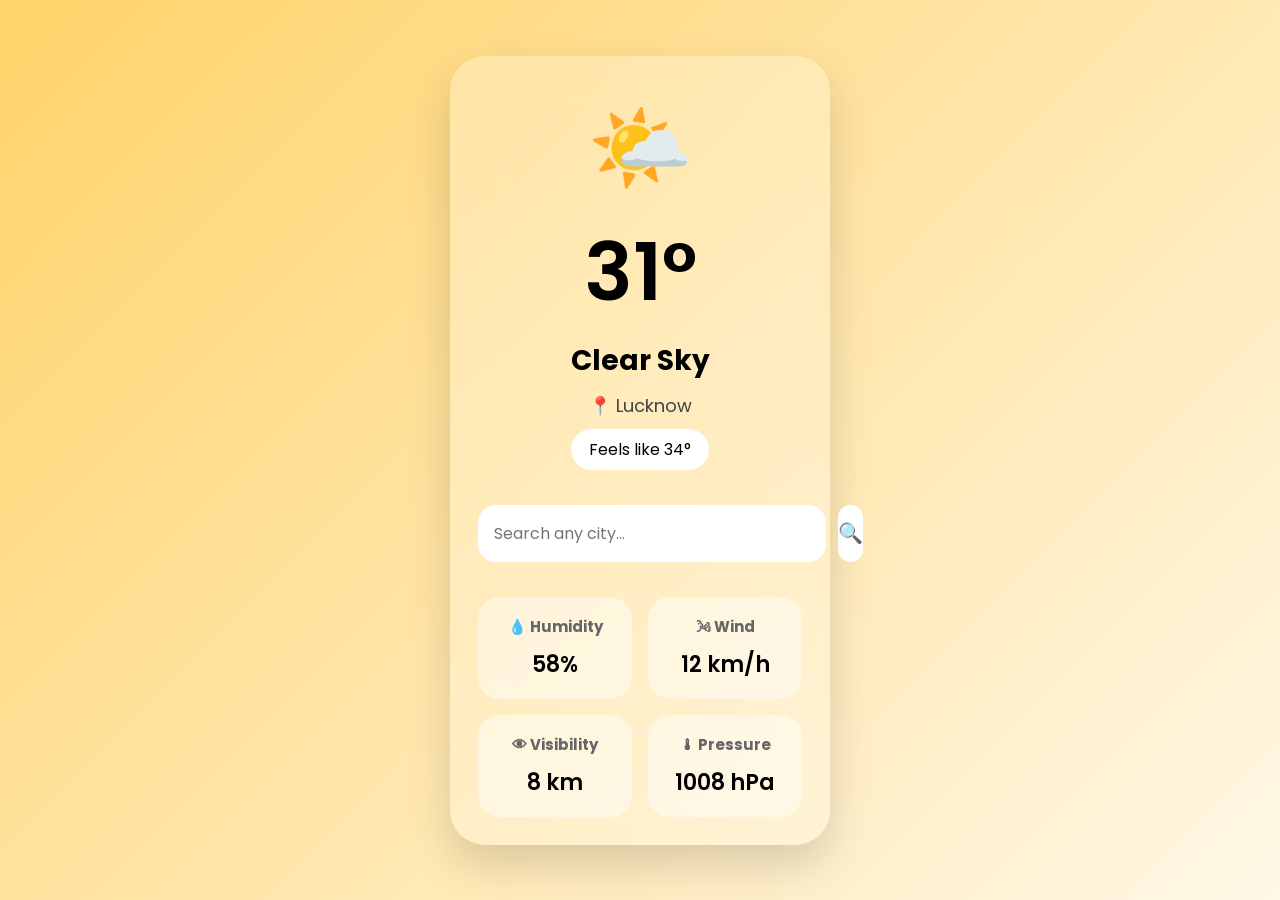
==== index.html @ 994c64ec "Build initial Atmos user interface" ====
<!DOCTYPE html>
<html lang="en">
<head>
    <meta charset="UTF-8">
    <meta name="viewport" content="width=device-width, initial-scale=1.0">
    <title>Atmos</title>
    <link rel="stylesheet" href="style.css">
    <link rel="preconnect" href="https://fonts.googleapis.com">
    <link href="https://fonts.googleapis.com/css2?family=Poppins:wght@300;400;500;600;700&display=swap" rel="stylesheet">
</head>
<body>
<div class="container">
    <div class="weather-card">
        <div id="weatherIcon">
            🌤️
        </div>
        <h1 id="temperature">
            31°
        </h1>
        <h2 id="description">
            Clear Sky
        </h2>
        <p id="cityName">
            📍 Lucknow
        </p>
        <p id="feelsLike">
            Feels like 34°
        </p>
    </div>
    <div class="search-box">
        <input
        type="text"
        id="cityInput"
        placeholder="Search any city...">
        <button id="searchBtn">
            🔍
        </button>
    </div>
    <div class="details">
        <div class="detail-box">
            <h3>💧 Humidity</h3>
            <p id="humidity">58%</p>
        </div>
        <div class="detail-box">
            <h3>🌬 Wind</h3>
            <p id="wind">12 km/h</p>
        </div>
        <div class="detail-box">
            <h3>👁 Visibility</h3>
            <p id="visibility">8 km</p>
        </div>
        <div class="detail-box">
            <h3>🌡 Pressure</h3>
            <p id="pressure">1008 hPa</p>
        </div>
    </div>
</div>
<script src="script.js"></script>
</body>
</html>
---- style.css ----
*{
    margin:0;
    padding:0;
    box-sizing:border-box;
    font-family:'Poppins',sans-serif;
}
body{
    min-height:100vh;
    display:flex;
    justify-content:center;
    align-items:center;
    background:linear-gradient(135deg,#FFD369,#FFF8E7);
    transition:1s;
    padding:20px;
}
.container{
    width:380px;
    border-radius:35px;
    padding:28px;
    backdrop-filter:blur(25px);
    background:rgba(255,255,255,.25);
    box-shadow:0 20px 45px rgba(0,0,0,.15);
}
.weather-card{
    text-align:center;
}
#weatherIcon{
    font-size:85px;
}
#temperature{
    font-size:80px;
    font-weight:600;
}
#description{
    font-size:28px;
    margin-top:8px;
}
#cityName{
    margin-top:10px;
    font-size:18px;
    color:#444;
}
#feelsLike{
    margin-top:10px;
    display:inline-block;
    padding:8px 18px;
    background:white;
    border-radius:30px;
}
.search-box{
    display:flex;
    margin:35px 0;
    gap:12px;
}
#cityInput{
    flex:1;
    border:none;
    outline:none;
    padding:16px;
    border-radius:18px;
    font-size:16px;
}
#searchBtn{
    width:58px;
    border:none;
    border-radius:18px;
    cursor:pointer;
    font-size:20px;
    background:white;
}
.details{
    display:grid;
    grid-template-columns:1fr 1fr;
    gap:16px;
}
.detail-box{
    background:rgba(255,255,255,.45);
    padding:18px;
    border-radius:22px;
    text-align:center;
}
.detail-box h3{
    font-size:15px;
    color:#666;
}
.detail-box p{
    margin-top:10px;
    font-size:22px;
    font-weight:600;
}
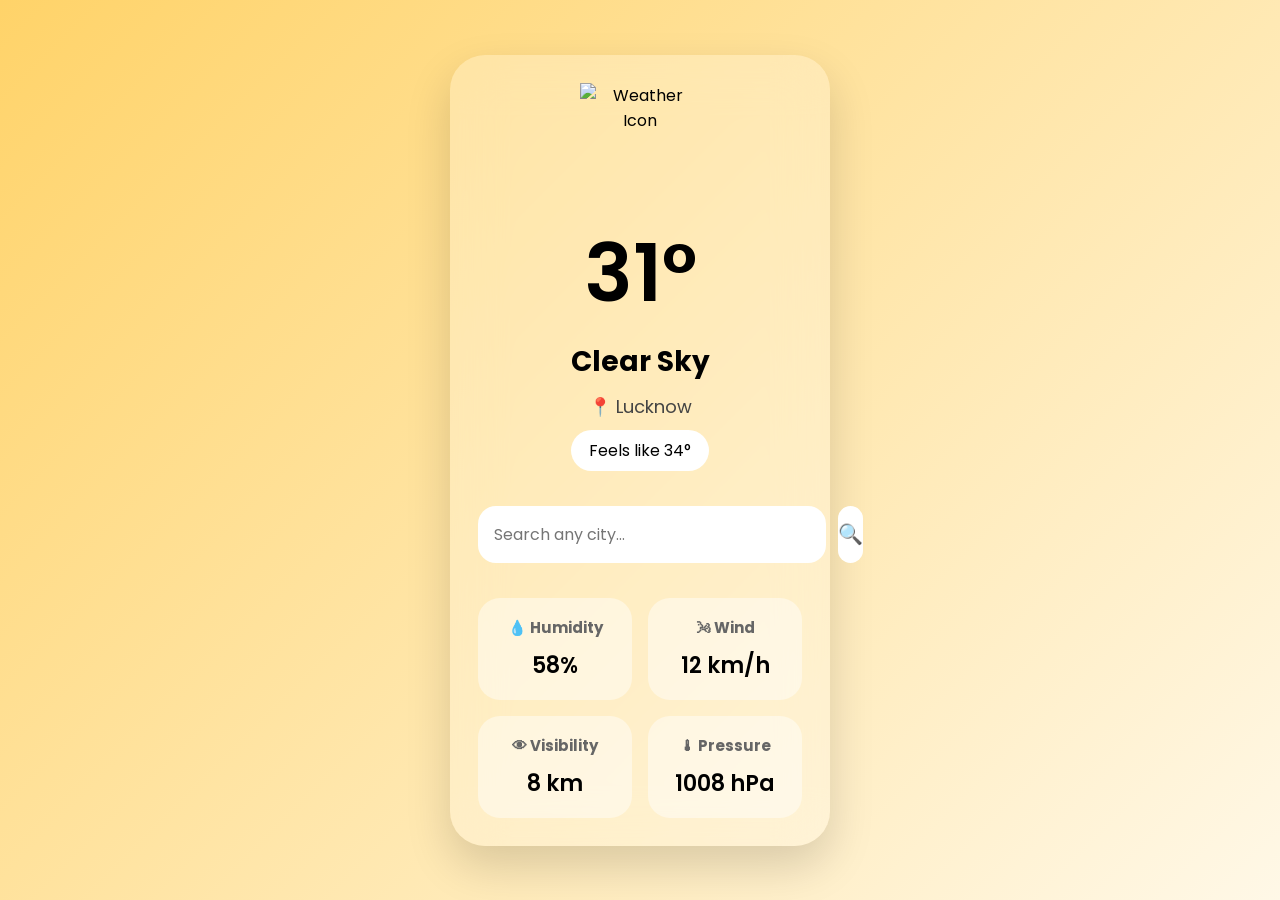
==== commit ed2d23ef: "Replace weather emojis with API icons" ====
--- a/index.html
+++ b/index.html
@@ -11,9 +11,10 @@
 <body>
 <div class="container">
     <div class="weather-card">
-        <div id="weatherIcon">
-            🌤️
-        </div>
+        <img
+        id="weatherIcon"
+        src=""
+        alt="Weather Icon">
         <h1 id="temperature">
             31°
         </h1>
--- a/style.css
+++ b/style.css
@@ -25,7 +25,10 @@
     text-align:center;
 }
 #weatherIcon{
-    font-size:85px;
+     width:120px;
+     height:120px;
+     display:block;
+     margin:0 auto 10px;
 }
 #temperature{
     font-size:80px;
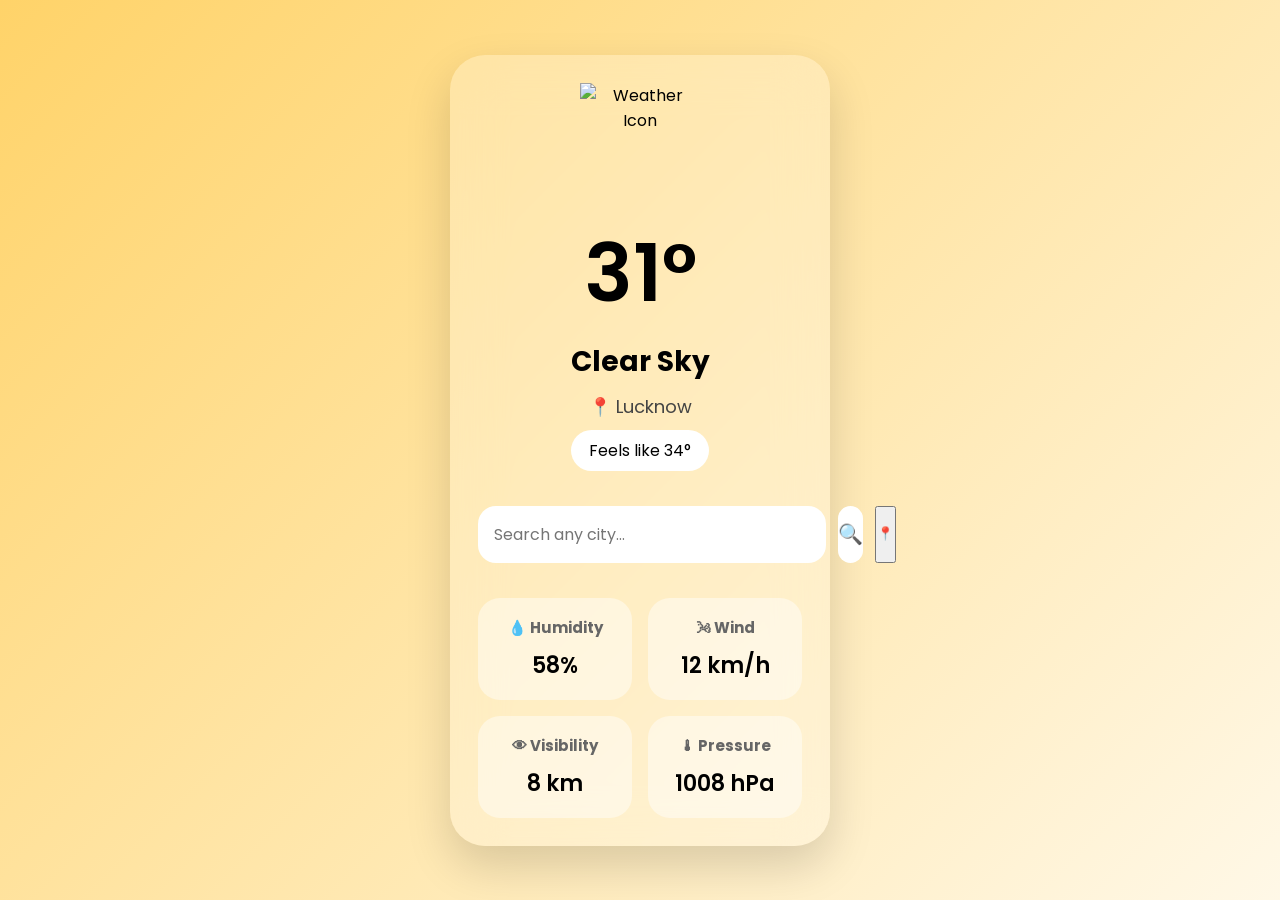
==== commit f7d7b722: "Add current location weather" ====
--- a/index.html
+++ b/index.html
@@ -36,6 +36,9 @@
         <button id="searchBtn">
             🔍
         </button>
+        <button id="locationBtn">
+        📍
+    </button>
     </div>
     <div class="details">
         <div class="detail-box">
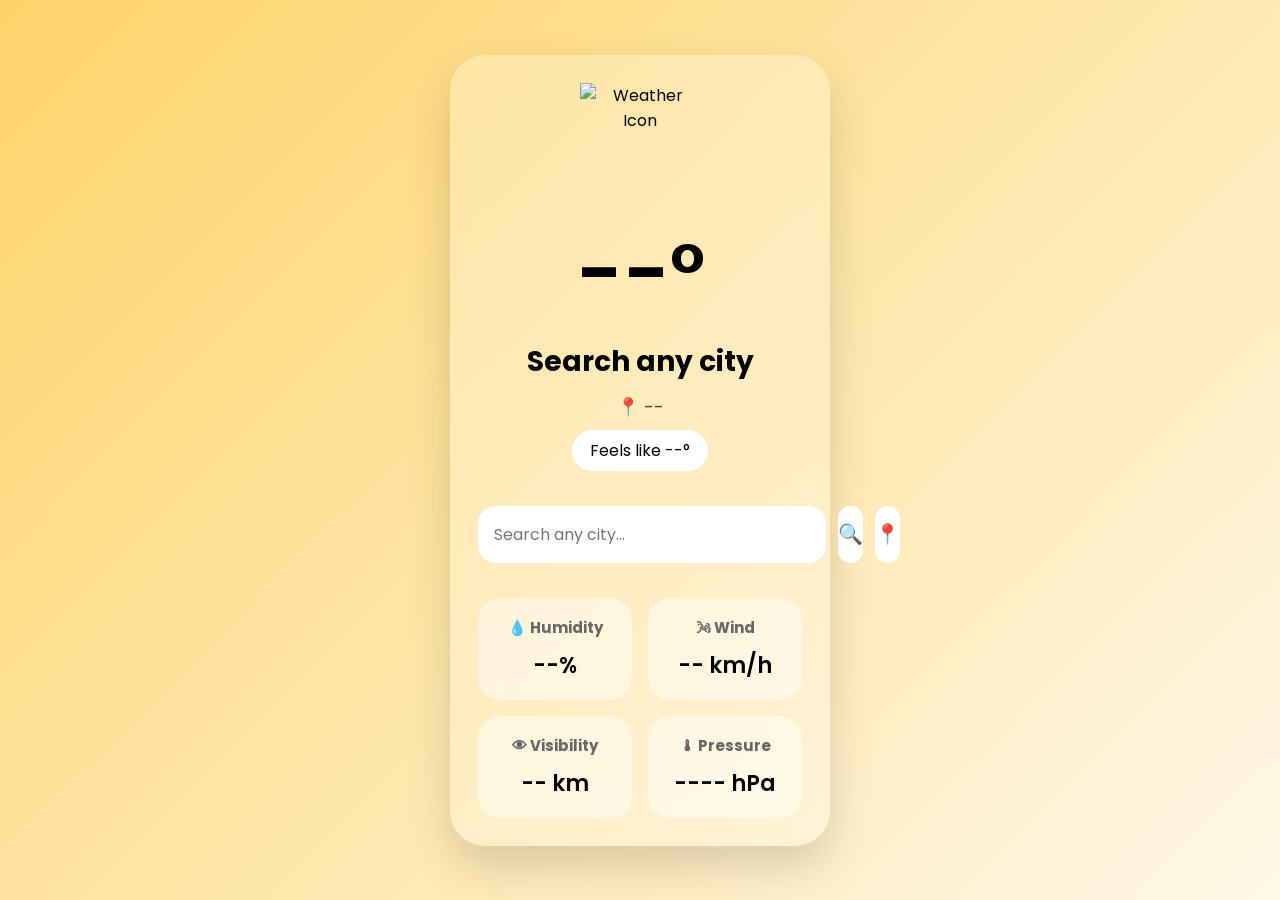
==== commit df54d1ce: "Add recent searches and improve weather fetching" ====
--- a/index.html
+++ b/index.html
@@ -16,18 +16,23 @@
         src=""
         alt="Weather Icon">
         <h1 id="temperature">
-            31°
+            --°
         </h1>
         <h2 id="description">
-            Clear Sky
+            Search any city
         </h2>
         <p id="cityName">
-            📍 Lucknow
+            📍 --
         </p>
         <p id="feelsLike">
-            Feels like 34°
+            Feels like --°
         </p>
     </div>
+    <div id="errorCard" class="hidden">
+    <div class="error-icon">🔍</div>
+    <h2>City not found</h2>
+    <p>Check the spelling and try again.</p>
+</div>
     <div class="search-box">
         <input
         type="text"
@@ -40,22 +45,26 @@
         📍
     </button>
     </div>
+    <div id="recentSection" class="hidden">
+    <h3>Recent Searches</h3>
+    <div id="recentCities"></div>
+</div>
     <div class="details">
         <div class="detail-box">
             <h3>💧 Humidity</h3>
-            <p id="humidity">58%</p>
+            <p id="humidity">--%</p>
         </div>
         <div class="detail-box">
             <h3>🌬 Wind</h3>
-            <p id="wind">12 km/h</p>
+            <p id="wind">-- km/h</p>
         </div>
         <div class="detail-box">
             <h3>👁 Visibility</h3>
-            <p id="visibility">8 km</p>
+            <p id="visibility">-- km</p>
         </div>
         <div class="detail-box">
             <h3>🌡 Pressure</h3>
-            <p id="pressure">1008 hPa</p>
+            <p id="pressure">---- hPa</p>
         </div>
     </div>
 </div>
--- a/style.css
+++ b/style.css
@@ -90,4 +90,61 @@
     margin-top:10px;
     font-size:22px;
     font-weight:600;
+}
+#locationBtn{
+    width:58px;
+    border:none;
+    border-radius:18px;
+    cursor:pointer;
+    font-size:20px;
+    background:white;
+    transition:.3s;
+}
+#locationBtn:hover{
+    transform:scale(1.05);
+}
+.hidden{
+    display:none;
+}
+#errorCard{
+    margin-bottom:25px 0;
+    background:rgba(255,255,255,.4);
+    border-radius:22px;
+    padding:25px;
+    text-align:center;
+}
+.error-icon{
+    font-size:55px;
+    margin-bottom:15px;
+}
+#errorCard h2{
+    margin-bottom:10px;
+}
+#errorCard p{
+    color:#555;
+}
+#recentSection{
+    margin-bottom:25px;
+}
+#recentSection h3{
+    margin-bottom:12px;
+    font-size:16px;
+    color:#444;
+}
+#recentCities{
+    display:flex;
+    flex-wrap:wrap;
+    gap:10px;
+}
+.city-chip{
+    padding:8px 16px;
+    border-radius:20px;
+    background:rgba(255,255,255,.55);
+    cursor:pointer;
+    transition:.3s;
+    font-size:14px;
+}
+.city-chip:hover{
+    transform:translateY(-2px);
+    background:white;
 }
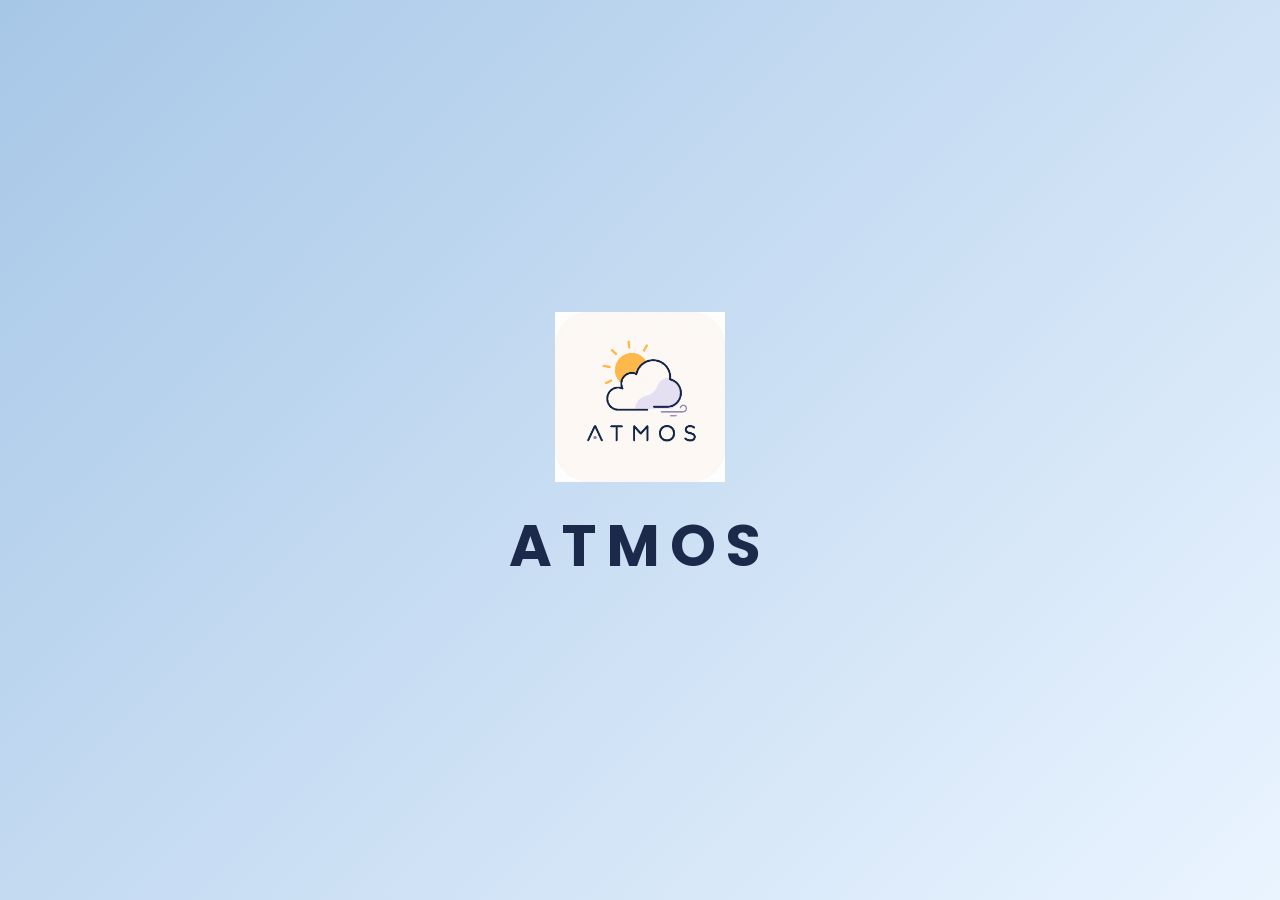
==== commit aaeb967b: "Integrated splash screen into homepage" ====
--- a/index.html
+++ b/index.html
@@ -4,11 +4,19 @@
     <meta charset="UTF-8">
     <meta name="viewport" content="width=device-width, initial-scale=1.0">
     <title>Atmos</title>
+    <link rel="icon" type="image/png" href="logo.png">
+    <link rel="apple-touch-icon" href="logo.png">
+    <link rel="browse" href="browse.json">
     <link rel="stylesheet" href="style.css">
     <link rel="preconnect" href="https://fonts.googleapis.com">
     <link href="https://fonts.googleapis.com/css2?family=Poppins:wght@300;400;500;600;700&display=swap" rel="stylesheet">
 </head>
 <body>
+    <div id="splashScreen">
+    <img src="logo.png" alt="Atmos Logo">
+    <h1>ATMOS</h1>
+</div>
+
 <div class="container">
     <div class="weather-card">
         <img
@@ -32,6 +40,10 @@
     <div class="error-icon">🔍</div>
     <h2>City not found</h2>
     <p>Check the spelling and try again.</p>
+</div>
+<div id="loadingCard" class="hidden">
+    <div class="loader"></div>
+    <p>Fetching weather...</p>
 </div>
     <div class="search-box">
         <input
--- a/style.css
+++ b/style.css
@@ -14,7 +14,8 @@
     padding:20px;
 }
 .container{
-    width:380px;
+    width:100%;
+    max-width:380px;
     border-radius:35px;
     padding:28px;
     backdrop-filter:blur(25px);
@@ -23,6 +24,7 @@
 }
 .weather-card{
     text-align:center;
+    transition:opacity .4s ease;
 }
 #weatherIcon{
      width:120px;
@@ -147,4 +149,57 @@
 .city-chip:hover{
     transform:translateY(-2px);
     background:white;
+}
+#loadingCard{
+    text-align:center;
+    margin:25px 0;
+}
+.loader{
+    width:55px;
+    height:55px;
+    margin:auto;
+    border:6px solid rgba(255,255,255,.5);
+    border-top:6px solid white;
+    border-radius:50%;
+    animation:spin .9s linear infinite;
+}
+#loadingCard p{
+    margin-top:15px;
+    font-size:17px;
+    font-weight:500;
+}
+@keyframes spin{
+    100%{
+        transform:rotate(360deg);
+    }
+}
+.fade{
+    opacity:0;
+}
+#splashScreen{
+    position:fixed;
+    top:0;
+    left:0;
+    width:100%;
+    height:100%;
+    background:linear-gradient(135deg,#A7C7E7,#EAF4FF);
+    display:flex;
+    flex-direction:column;
+    justify-content:center;
+    align-items:center;
+    z-index:9999;
+    transition:opacity .8s ease;
+}
+#splashScreen img{
+    width:170px;
+    margin-bottom:20px;
+}
+#splashScreen h1{
+    font-size:58px;
+    letter-spacing:10px;
+    color:#1B2A4A;
+}
+#splashScreen.hide{
+    opacity:0;
+    pointer-events:none;
 }
